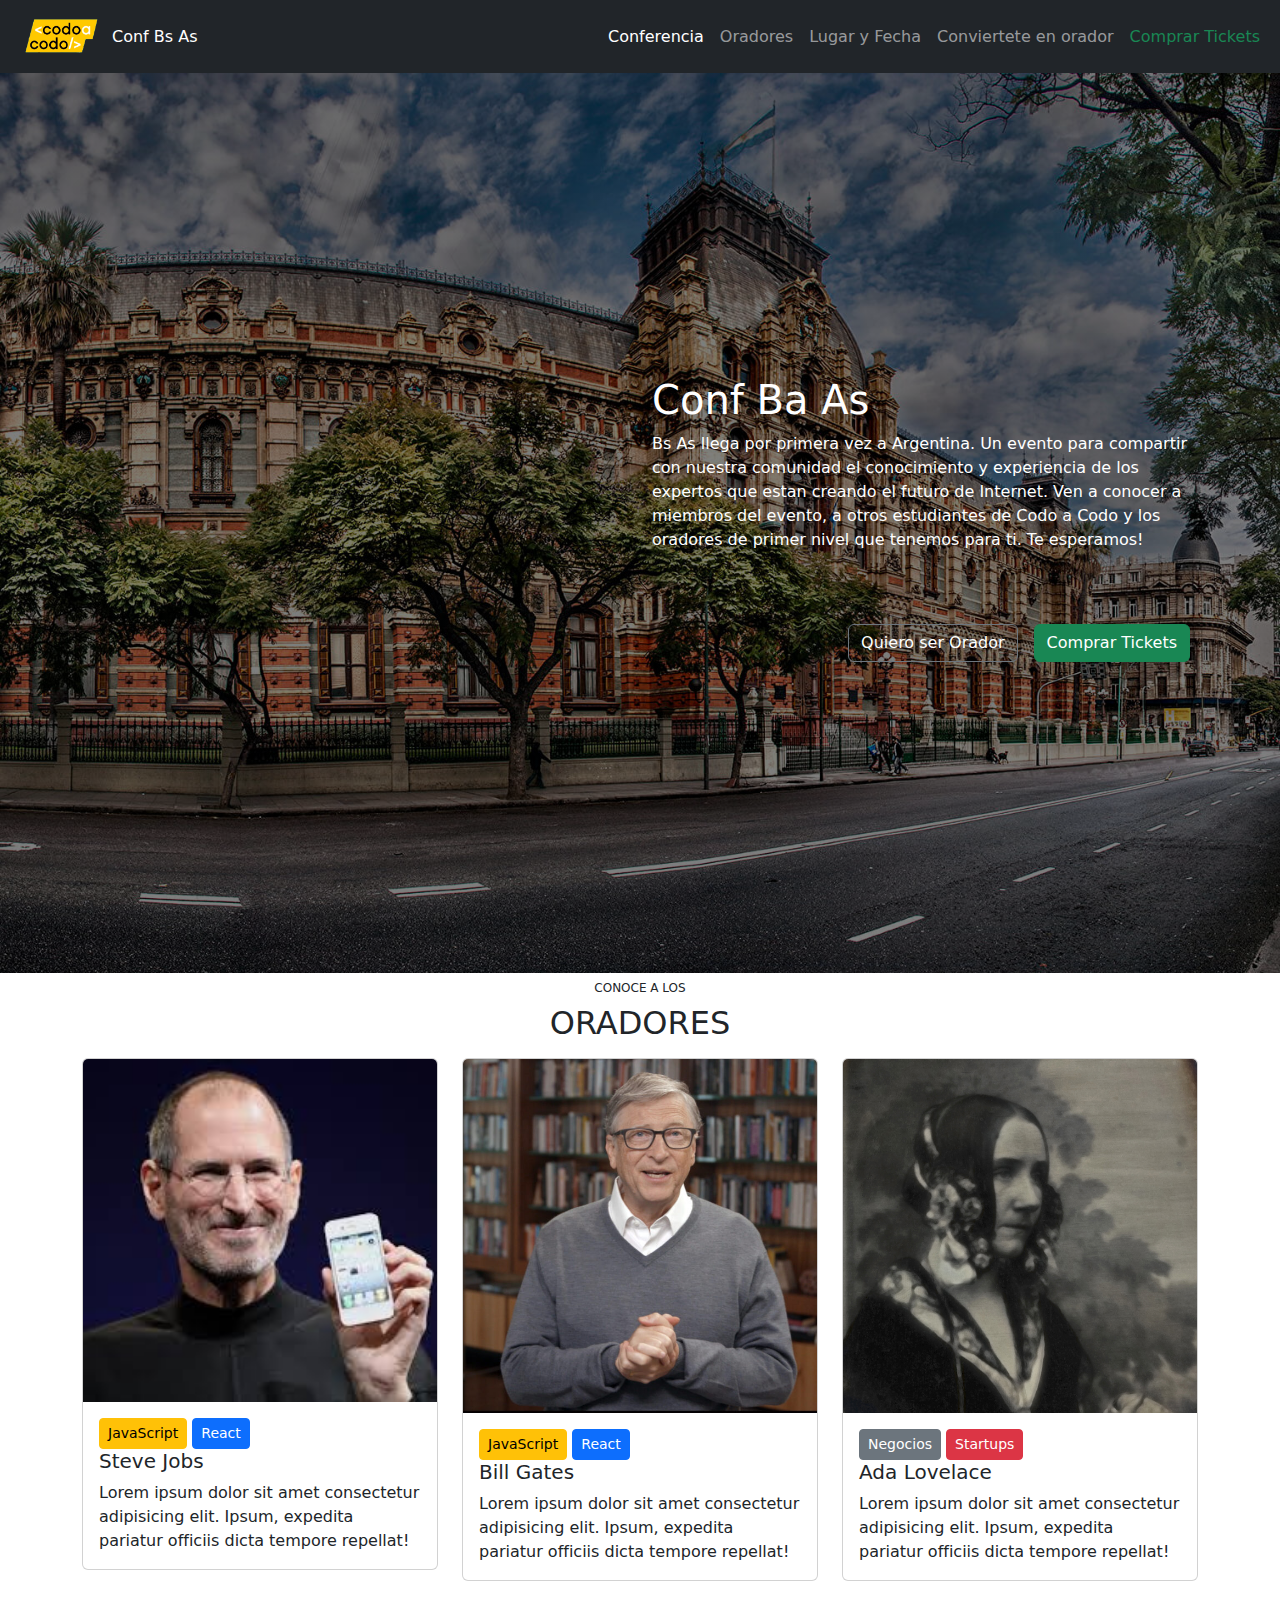
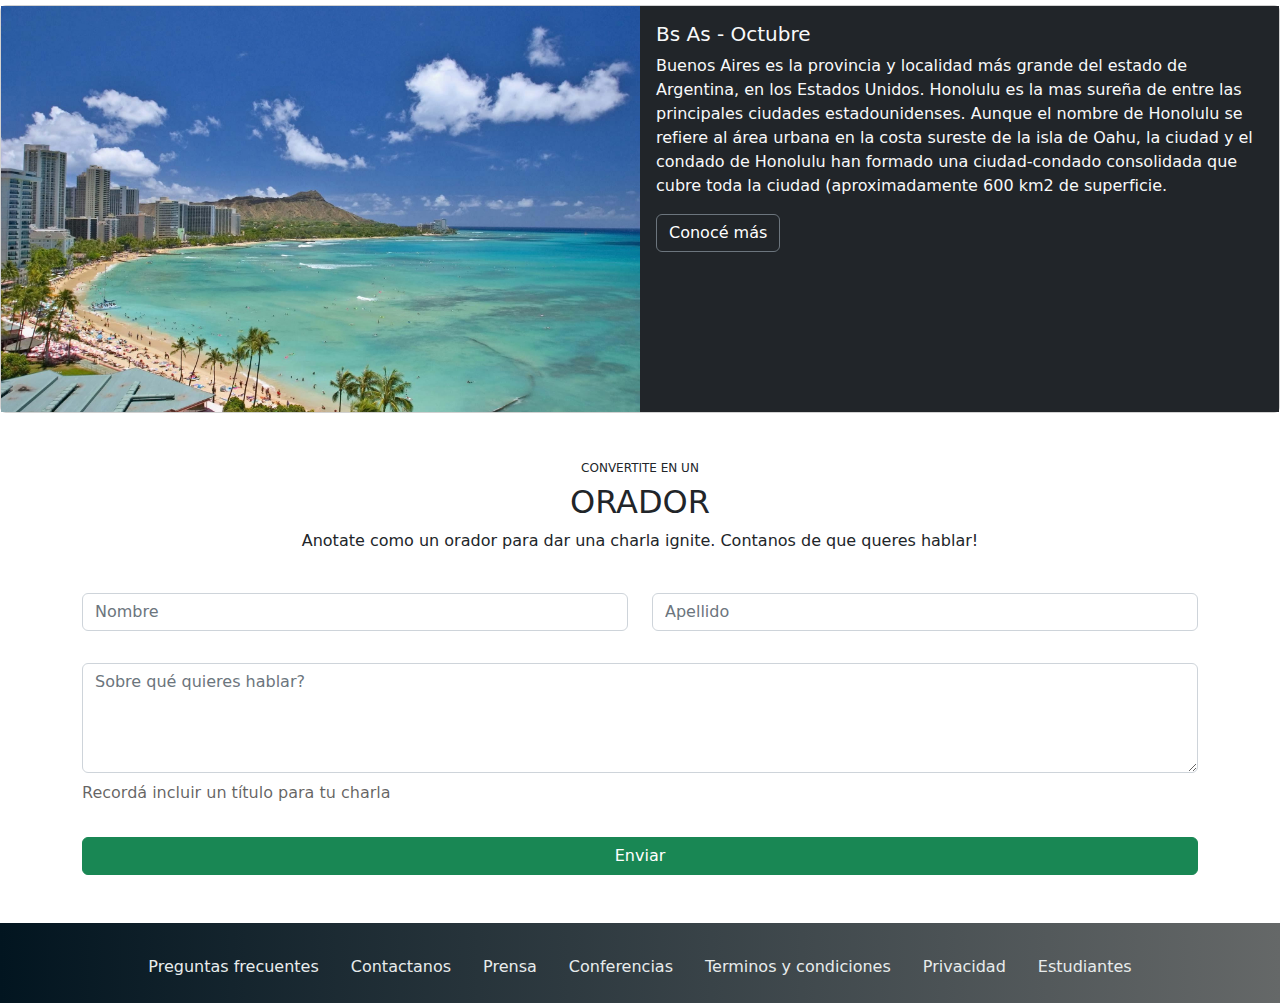
==== index.html @ f10feefd "Se agrega primer proyecto" ====
<!DOCTYPE html>
<html lang="es">

<head>
  <meta charset="UTF-8">
  <meta http-equiv="X-UA-Compatible" content="IE=edge">
  <meta name="viewport" content="width=device-width, initial-scale=1.0">
  <link rel="stylesheet" href="/css/bootstrap.min.css">
  <link rel="stylesheet" href="/css/style.css">
  <title>Conf Bs As</title>
</head>

<body>

  <!-- Navbar-->

  <nav class="navbar navbar-expand-sm bg-dark navbar-dark fixed-md-top">
    <div class="container-fluid">
      <img src="/img/codoacodo.png" alt="Logo Conferencia" width="100px">
      <span class="navbar-text d-none d-lg-block text-white">Conf Bs As</span>
      <button class="navbar-toggler" type="button" data-bs-toggle="collapse" data-bs-target="#collapsibleNavbar">
        <span class="navbar-toggler-icon"></span>
      </button>
      <div class="collapse navbar-collapse" id="collapsibleNavbar">
        <ul class="navbar-nav ms-md-auto">
          <li class="nav-item">
            <a class="nav-link active" href="#">Conferencia</a>
          </li>
          <li class="nav-item">
            <a class="nav-link" href="#">Oradores</a>
          </li>
          <li class="nav-item">
            <a class="nav-link" href="#">Lugar y Fecha</a>
          </li>
          <li class="nav-item">
            <a class="nav-link" href="#">Conviertete en orador</a>
          </li>
          <li class="nav-item">
            <a class="nav-link text-success" href="#">Comprar Tickets</a>
          </li>
        </ul>
      </div>
    </div>
  </nav>

  <!--Hero Image Bs As-->

  <div class="hero-image d-flex align-items-center">
    <div class="container">
      <div class="row">
        <div class="col col-md-6 ms-auto d-none d-md-block text-white">
          <h1>Conf Ba As</h1>
          <p>Bs As llega por primera vez a Argentina. Un evento para compartir con nuestra comunidad el
            conocimiento y experiencia de los expertos que estan creando el futuro de Internet. Ven a
            conocer a miembros del evento, a otros estudiantes de Codo a Codo y los oradores de primer nivel que
            tenemos para ti. Te esperamos!</p>
        </div>
        <div class="d-md-none text-white">
          <h1 class="text-center">Bs As Conf llega por primera vez a la Argentina!</h1>
        </div>
        <div class="d-flex flex-column flex-md-row justify-content-md-end mt-5">
          <button type="button" class="btn btn-secondary bg-transparent btn-transparent m-2">Quiero ser Orador</button>
          <button type="button" class="btn btn-success m-2">Comprar Tickets</button>
        </div>
      </div>
    </div>
  </div>


  <!--Oradores Bs As-->

  <div class="container">
    <div class="tittle text-center mt-2">
      <h6>CONOCE A LOS</h6>
      <h2>ORADORES</h2>
    </div>
    <div class="row">
      <div class="col-sm-4 mt-3 mt-md-2">
        <div class="card">
          <img src="/img/steve.jpg" class="card-img-top" alt="Steve Jobs">
          <div class="card-body">
            <button type="button" class="btn btn-warning btn-sm">JavaScript</button>
            <button type="button" class="btn btn-primary btn-sm">React</button>
            <h5 class="card-title">Steve Jobs</h5>
            <p class="card-text">Lorem ipsum dolor sit amet consectetur adipisicing elit. Ipsum, expedita pariatur
              officiis dicta
              tempore repellat!</p>
          </div>
        </div>
      </div>
      <div class="col-sm-4 mt-3 mt-md-2">
        <div class="card">
          <img src="/img/bill.jpg" class="card-img-top" alt="Bill Gates">
          <div class="card-body">
            <button type="button" class="btn btn-warning btn-sm">JavaScript</button>
            <button type="button" class="btn btn-primary btn-sm">React</button>
            <h5 class="card-title">Bill Gates</h5>
            <p class="card-text">Lorem ipsum dolor sit amet consectetur adipisicing elit. Ipsum, expedita pariatur
              officiis dicta
              tempore repellat!</p>
          </div>
        </div>
      </div>
      <div class="col-sm-4 mt-3 mt-md-2">
        <div class="card">
          <img src="/img/ada.jpeg" class="card-img-top" alt="Ada Lovelace">
          <div class="card-body">
            <button type="button" class="btn btn-secondary btn-sm">Negocios</button>
            <button type="button" class="btn btn-danger btn-sm">Startups</button>
            <h5 class="card-title">Ada Lovelace</h5>
            <p class="card-text">Lorem ipsum dolor sit amet consectetur adipisicing elit. Ipsum, expedita pariatur
              officiis dicta
              tempore repellat!</p>
          </div>
        </div>
      </div>
    </div>
  </div>

  <!--Descripción Bs As-->

  <div class="card mt-4">
    <div class="row g-0">
      <div class="col-12 col-sm-6">
        <img src="/img/honolulu.jpg" class="img-fluid w-100" alt="card-horizontal-image">
      </div>
      <div class="col-12 col-sm-6 bg-dark">
        <div class="card-body">
          <h5 class="card-title text-light">Bs As - Octubre</h5>
          <p class="card-text text-light">Buenos Aires es la provincia y localidad más grande del estado de Argentina,
            en los Estados Unidos.
            Honolulu es la mas sureña de entre las principales ciudades estadounidenses. Aunque el nombre de
            Honolulu se refiere al área urbana en la costa sureste de la isla de Oahu, la ciudad y el condado de
            Honolulu han formado una ciudad-condado consolidada que cubre toda la ciudad (aproximadamente 600
            km2 de superficie.</p>
          <button type="button" class="btn btn-secondary bg-transparent btn-transparent">Conocé más</button>
        </div>
      </div>
    </div>
  </div>

  <!--Formulario Inscripción-->

  <div class="container my-5">
    <div class="tittle text-center mt-2">
      <h6>CONVERTITE EN UN</h6>
      <h2 class="mt-1">ORADOR</h2>
      <P>Anotate como un orador para dar una charla ignite. Contanos de que queres hablar!</P>
    </div>
    <form>
      <div class="row">
        <div class="col-md-6 ">
          <div class="mb-2">
            <label for="name" class="form-label"></label>
            <input type="name" class="form-control" id="name" placeholder="Nombre">
          </div>
        </div>
        <div class="col-md-6">
          <div class="mb-2">
            <label for="lastname" class="form-label"></label>
            <input type="name" class="form-control" id="lastname" placeholder="Apellido">
          </div>
        </div>
      </div>
      <div class="row">
        <div class="mb-3">
          <label for="textarea" class="form-label"></label>
          <textarea class="form-control" id="textarea" rows="4" placeholder="Sobre qué quieres hablar?"></textarea>
          <p class="mt-2 text-textArea">Recordá incluir un título para tu charla</p>
        </div>
      </div>
      <button type="submit" class="btn btn-success w-100">Enviar</button>
    </form>
  </div>

  <!--Footer-->

  <footer>
    <div class="container-fluid footer-style mt-2 py-3">
      <ul class="nav flex-md-row justify-content-md-center flex-column align-items-center ">
        <li class="nav-item">
          <a class="nav-link" href="#">Preguntas frecuentes</a>
        </li>
        <li class="nav-item">
          <a class="nav-link" href="#">Contactanos</a>
        </li>
        <li class="nav-item">
          <a class="nav-link" href="#">Prensa</a>
        </li>
        <li class="nav-item">
          <a class="nav-link" href="#">Conferencias</a>
        </li>
        <li class="nav-item">
          <a class="nav-link" href="#">Terminos y condiciones</a>
        </li>
        <li class="nav-item">
          <a class="nav-link" href="#">Privacidad</a>
        </li>
        <li class="nav-item">
          <a class="nav-link" href="#">Estudiantes</a>
        </li>
      </ul>
  </footer>

  <!----------------Fin---------------->

  <script src="js/bootstrap.bundle.min.js"
    integrity="sha384-u1OknCvxWvY5kfmNBILK2hRnQC3Pr17a+RTT6rIHI7NnikvbZlHgTPOOmMi466C8"
    crossorigin="anonymous"></script>
</body>

</html>
---- css/style.css ----
/* Hero Image Bs As*/
.hero-image {
  background-image: linear-gradient(rgba(0, 0, 0, 0.5), rgba(0, 0, 0, 0.5)), url("../img/ba1.jpg");
  height: 100vh;
  background-position: center;
  background-repeat: no-repeat;
  background-size: cover;
}

.btn-transparent:hover {
    background-color: rgba(255, 255, 255, 0.356) !important;
  }

.tittle h6 {
    font-size: .75rem;
  }


/* Formulario Inscripción-Text Area */

.text-textArea {
  color: rgba(31, 30, 29, 0.7);
}

/* Footer */

.footer-style {
  background-image: linear-gradient(to right, #021520, #656868);
  
}

.footer-style .nav-item {
  margin-top: .5rem;
}

.footer-style .nav-link {
  color: #e8ecec !important;
}

.footer-style .nav-link:hover {
  color: #7c7c7c !important;
}
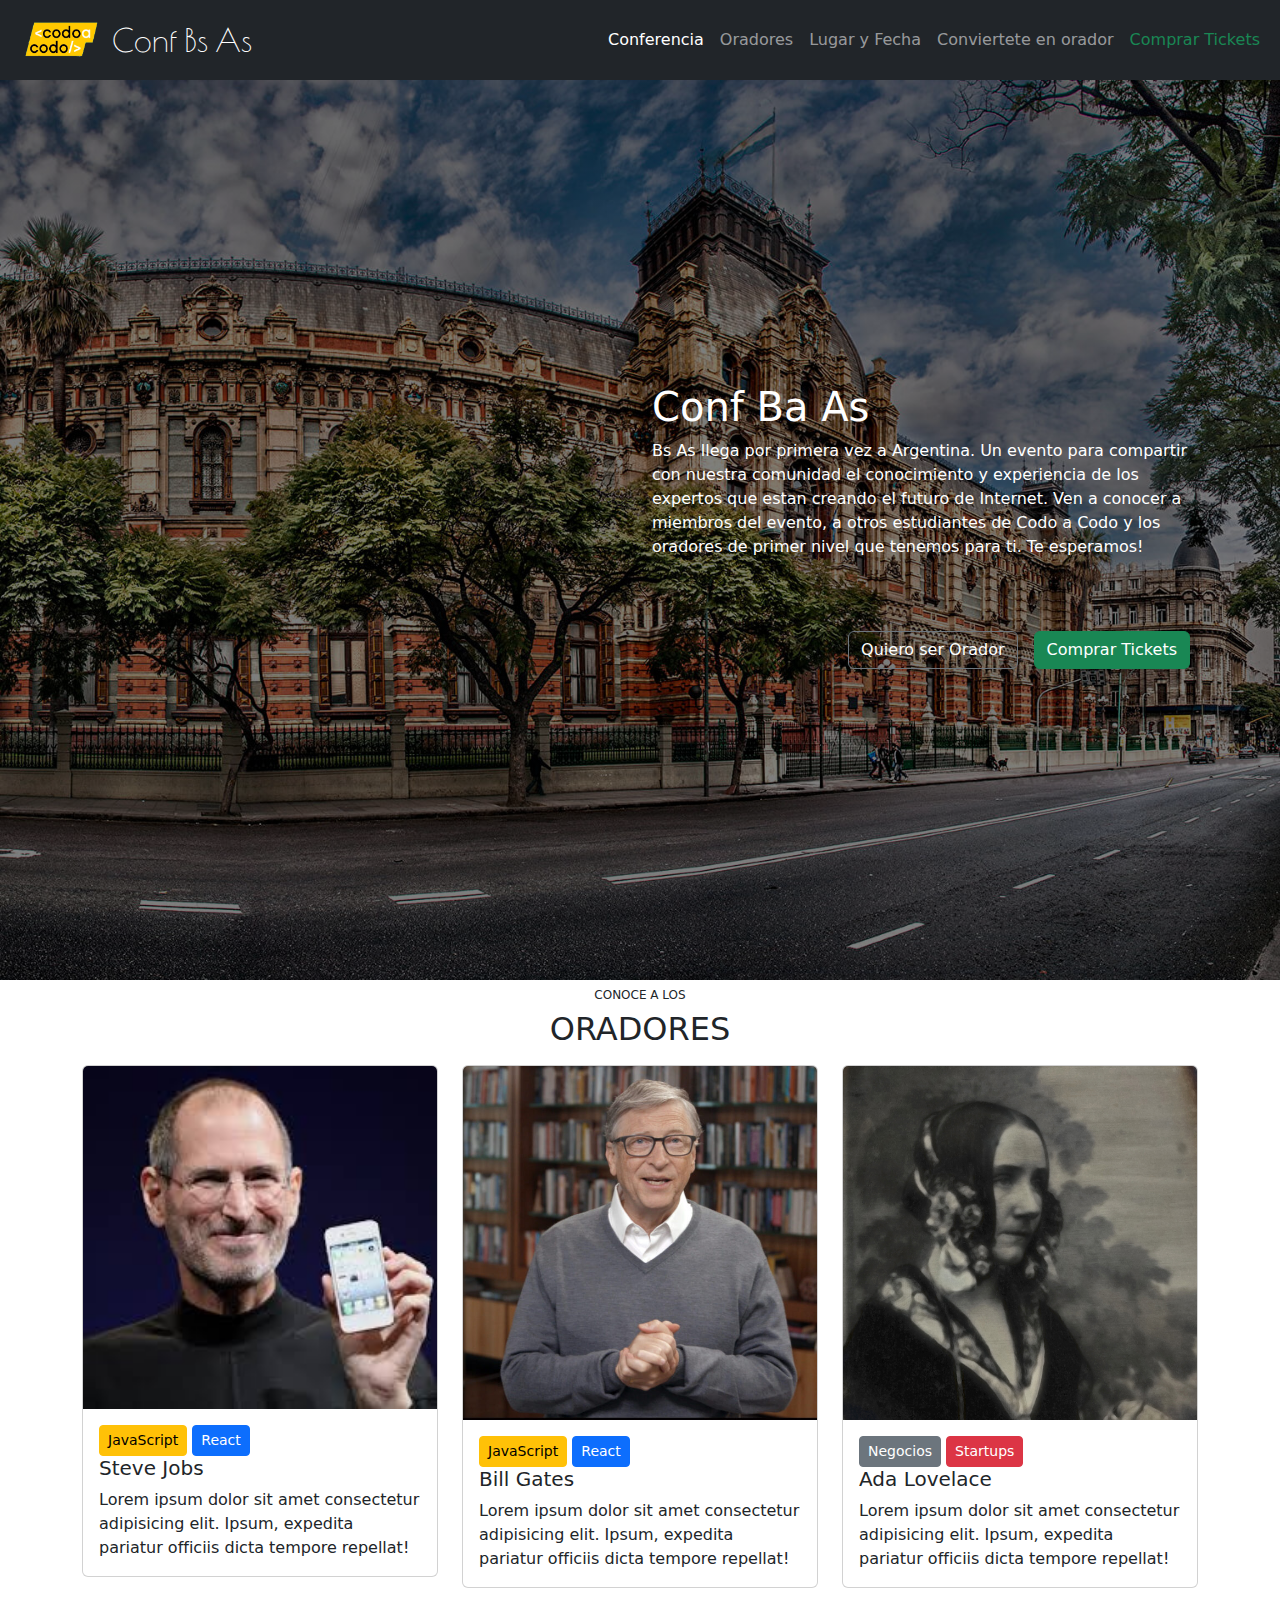
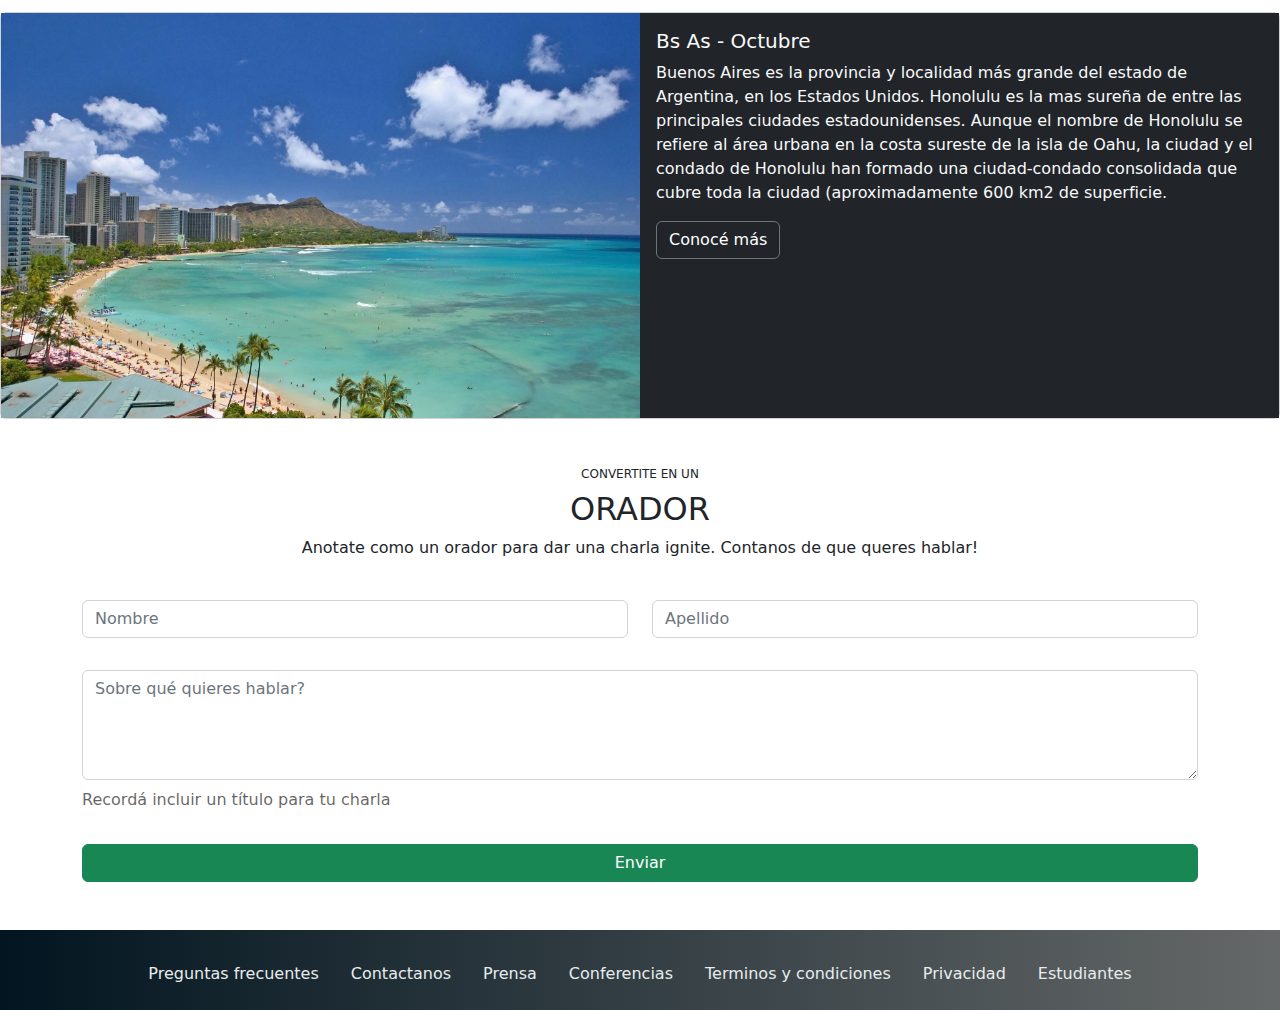
==== commit e10e67bd: "Se agrega readme" ====
--- a/index.html
+++ b/index.html
@@ -7,6 +7,9 @@
   <meta name="viewport" content="width=device-width, initial-scale=1.0">
   <link rel="stylesheet" href="/css/bootstrap.min.css">
   <link rel="stylesheet" href="/css/style.css">
+  <link rel="preconnect" href="https://fonts.googleapis.com">
+  <link rel="preconnect" href="https://fonts.gstatic.com" crossorigin>
+  <link href="https://fonts.googleapis.com/css2?family=Poiret+One&display=swap" rel="stylesheet">
   <title>Conf Bs As</title>
 </head>
 
@@ -121,10 +124,10 @@
 
   <div class="card mt-4">
     <div class="row g-0">
-      <div class="col-12 col-sm-6">
+      <div class="col-12 col-md-6">
         <img src="/img/honolulu.jpg" class="img-fluid w-100" alt="card-horizontal-image">
       </div>
-      <div class="col-12 col-sm-6 bg-dark">
+      <div class="col-12 col-md-6 bg-dark">
         <div class="card-body">
           <h5 class="card-title text-light">Bs As - Octubre</h5>
           <p class="card-text text-light">Buenos Aires es la provincia y localidad más grande del estado de Argentina,
--- a/css/style.css
+++ b/css/style.css
@@ -1,4 +1,9 @@
+/* Navbar */
+.container-fluid span{
+  font-family: 'Poiret One', cursive;
+  font-size: 2em;
 
+}
 /* Hero Image Bs As*/
 .hero-image {
   background-image: linear-gradient(rgba(0, 0, 0, 0.5), rgba(0, 0, 0, 0.5)), url("../img/ba1.jpg");
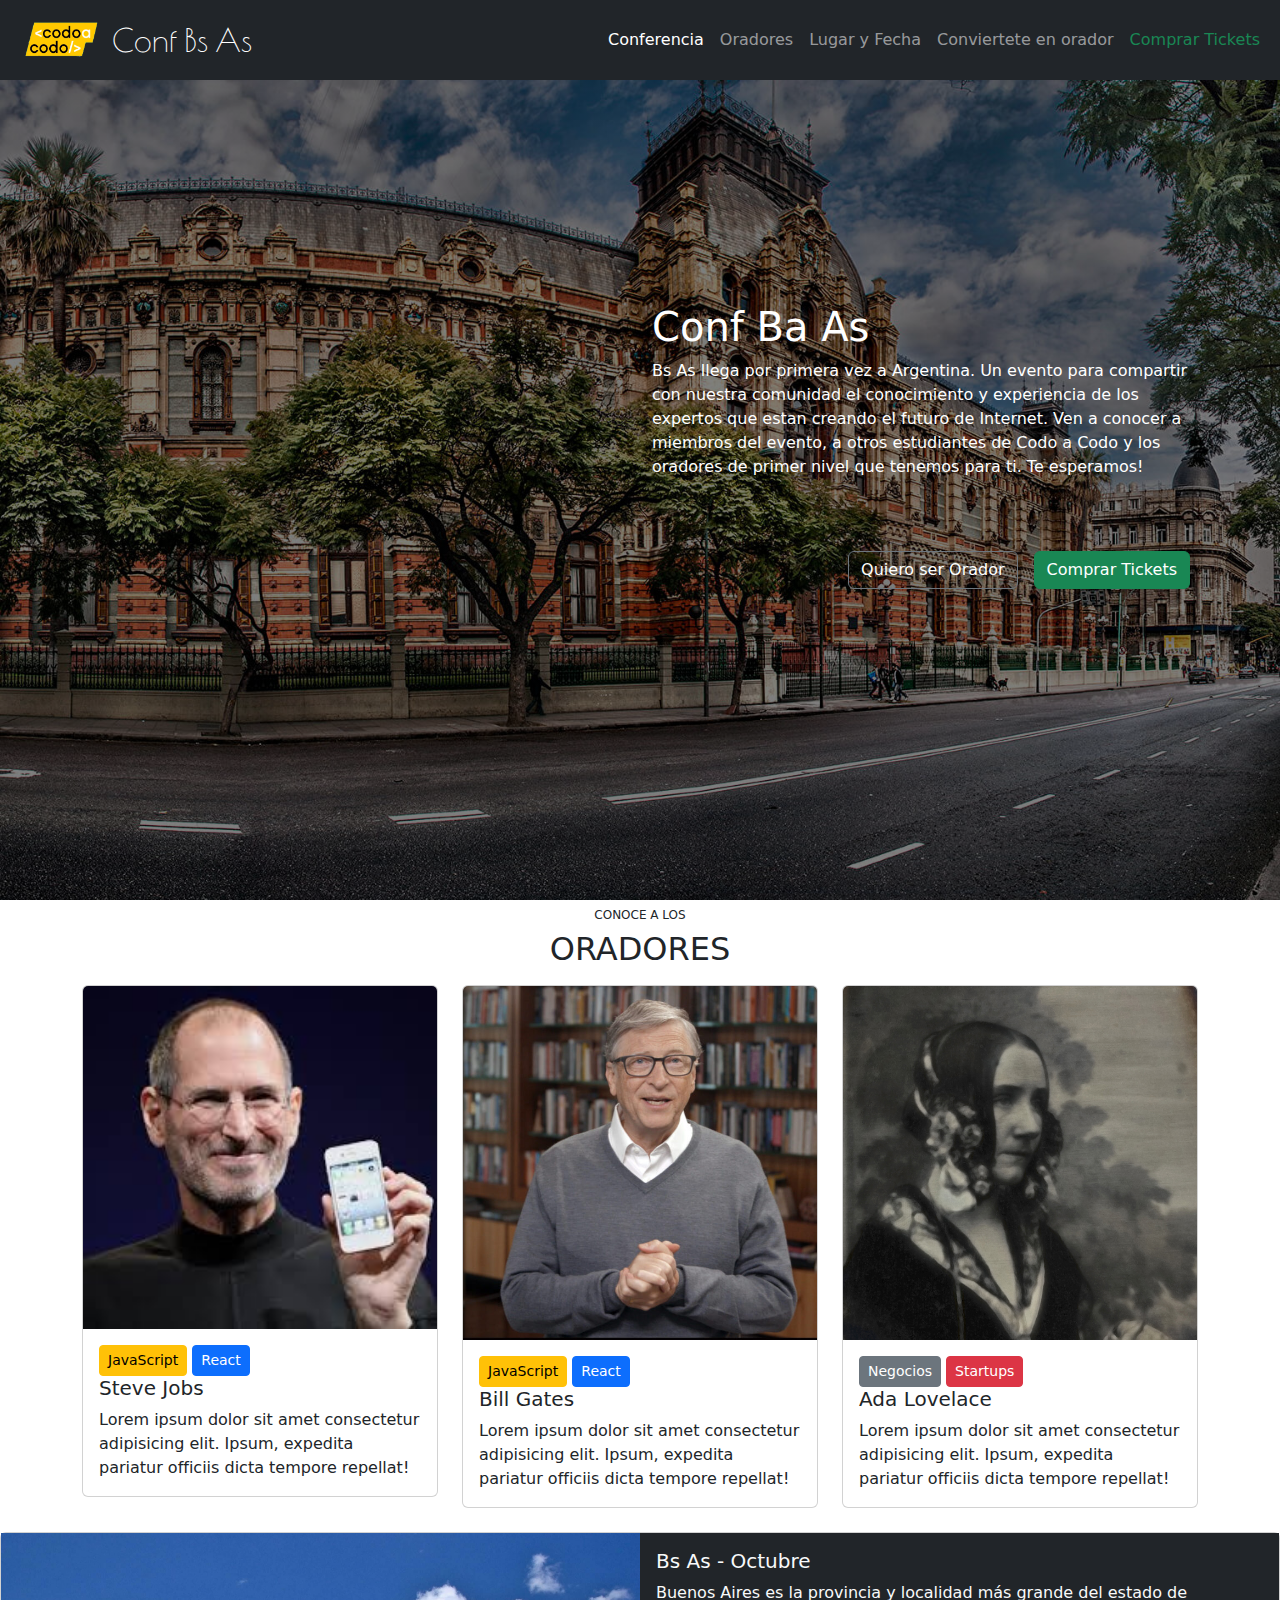
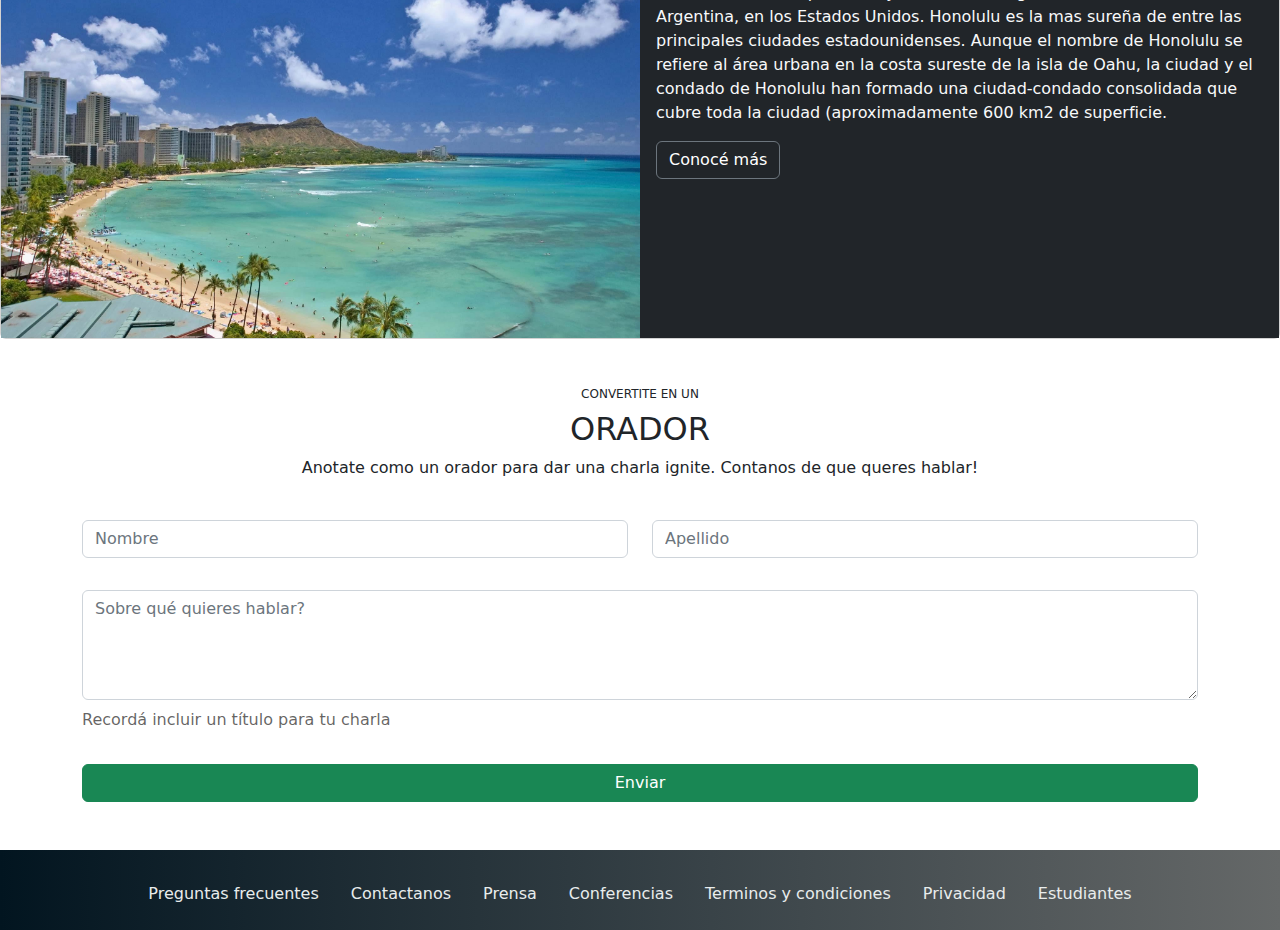
==== commit 37798801: "Se agrega estilo a hero image" ====
--- a/index.html
+++ b/index.html
@@ -5,8 +5,8 @@
   <meta charset="UTF-8">
   <meta http-equiv="X-UA-Compatible" content="IE=edge">
   <meta name="viewport" content="width=device-width, initial-scale=1.0">
-  <link rel="stylesheet" href="/css/bootstrap.min.css">
-  <link rel="stylesheet" href="/css/style.css">
+  <link rel="stylesheet" href="./css/bootstrap.min.css">
+  <link rel="stylesheet" href="./css/style.css">
   <link rel="preconnect" href="https://fonts.googleapis.com">
   <link rel="preconnect" href="https://fonts.gstatic.com" crossorigin>
   <link href="https://fonts.googleapis.com/css2?family=Poiret+One&display=swap" rel="stylesheet">
@@ -17,9 +17,9 @@
 
   <!-- Navbar-->
 
-  <nav class="navbar navbar-expand-sm bg-dark navbar-dark fixed-md-top">
+  <nav class="navbar navbar-expand-sm bg-dark navbar-dark fixed-top">
     <div class="container-fluid">
-      <img src="/img/codoacodo.png" alt="Logo Conferencia" width="100px">
+      <img src="./img/codoacodo.png" alt="Logo Conferencia" width="100px">
       <span class="navbar-text d-none d-lg-block text-white">Conf Bs As</span>
       <button class="navbar-toggler" type="button" data-bs-toggle="collapse" data-bs-target="#collapsibleNavbar">
         <span class="navbar-toggler-icon"></span>
@@ -80,7 +80,7 @@
     <div class="row">
       <div class="col-sm-4 mt-3 mt-md-2">
         <div class="card">
-          <img src="/img/steve.jpg" class="card-img-top" alt="Steve Jobs">
+          <img src="./img/steve.jpg" class="card-img-top" alt="Steve Jobs">
           <div class="card-body">
             <button type="button" class="btn btn-warning btn-sm">JavaScript</button>
             <button type="button" class="btn btn-primary btn-sm">React</button>
@@ -93,7 +93,7 @@
       </div>
       <div class="col-sm-4 mt-3 mt-md-2">
         <div class="card">
-          <img src="/img/bill.jpg" class="card-img-top" alt="Bill Gates">
+          <img src="./img/bill.jpg" class="card-img-top" alt="Bill Gates">
           <div class="card-body">
             <button type="button" class="btn btn-warning btn-sm">JavaScript</button>
             <button type="button" class="btn btn-primary btn-sm">React</button>
@@ -106,7 +106,7 @@
       </div>
       <div class="col-sm-4 mt-3 mt-md-2">
         <div class="card">
-          <img src="/img/ada.jpeg" class="card-img-top" alt="Ada Lovelace">
+          <img src="./img/ada.jpeg" class="card-img-top" alt="Ada Lovelace">
           <div class="card-body">
             <button type="button" class="btn btn-secondary btn-sm">Negocios</button>
             <button type="button" class="btn btn-danger btn-sm">Startups</button>
@@ -125,7 +125,7 @@
   <div class="card mt-4">
     <div class="row g-0">
       <div class="col-12 col-md-6">
-        <img src="/img/honolulu.jpg" class="img-fluid w-100" alt="card-horizontal-image">
+        <img src="./img/honolulu.jpg" class="img-fluid w-100" alt="card-horizontal-image">
       </div>
       <div class="col-12 col-md-6 bg-dark">
         <div class="card-body">
--- a/css/style.css
+++ b/css/style.css
@@ -11,6 +11,7 @@
   background-position: center;
   background-repeat: no-repeat;
   background-size: cover;
+  background-attachment: fixed
 }
 
 .btn-transparent:hover {
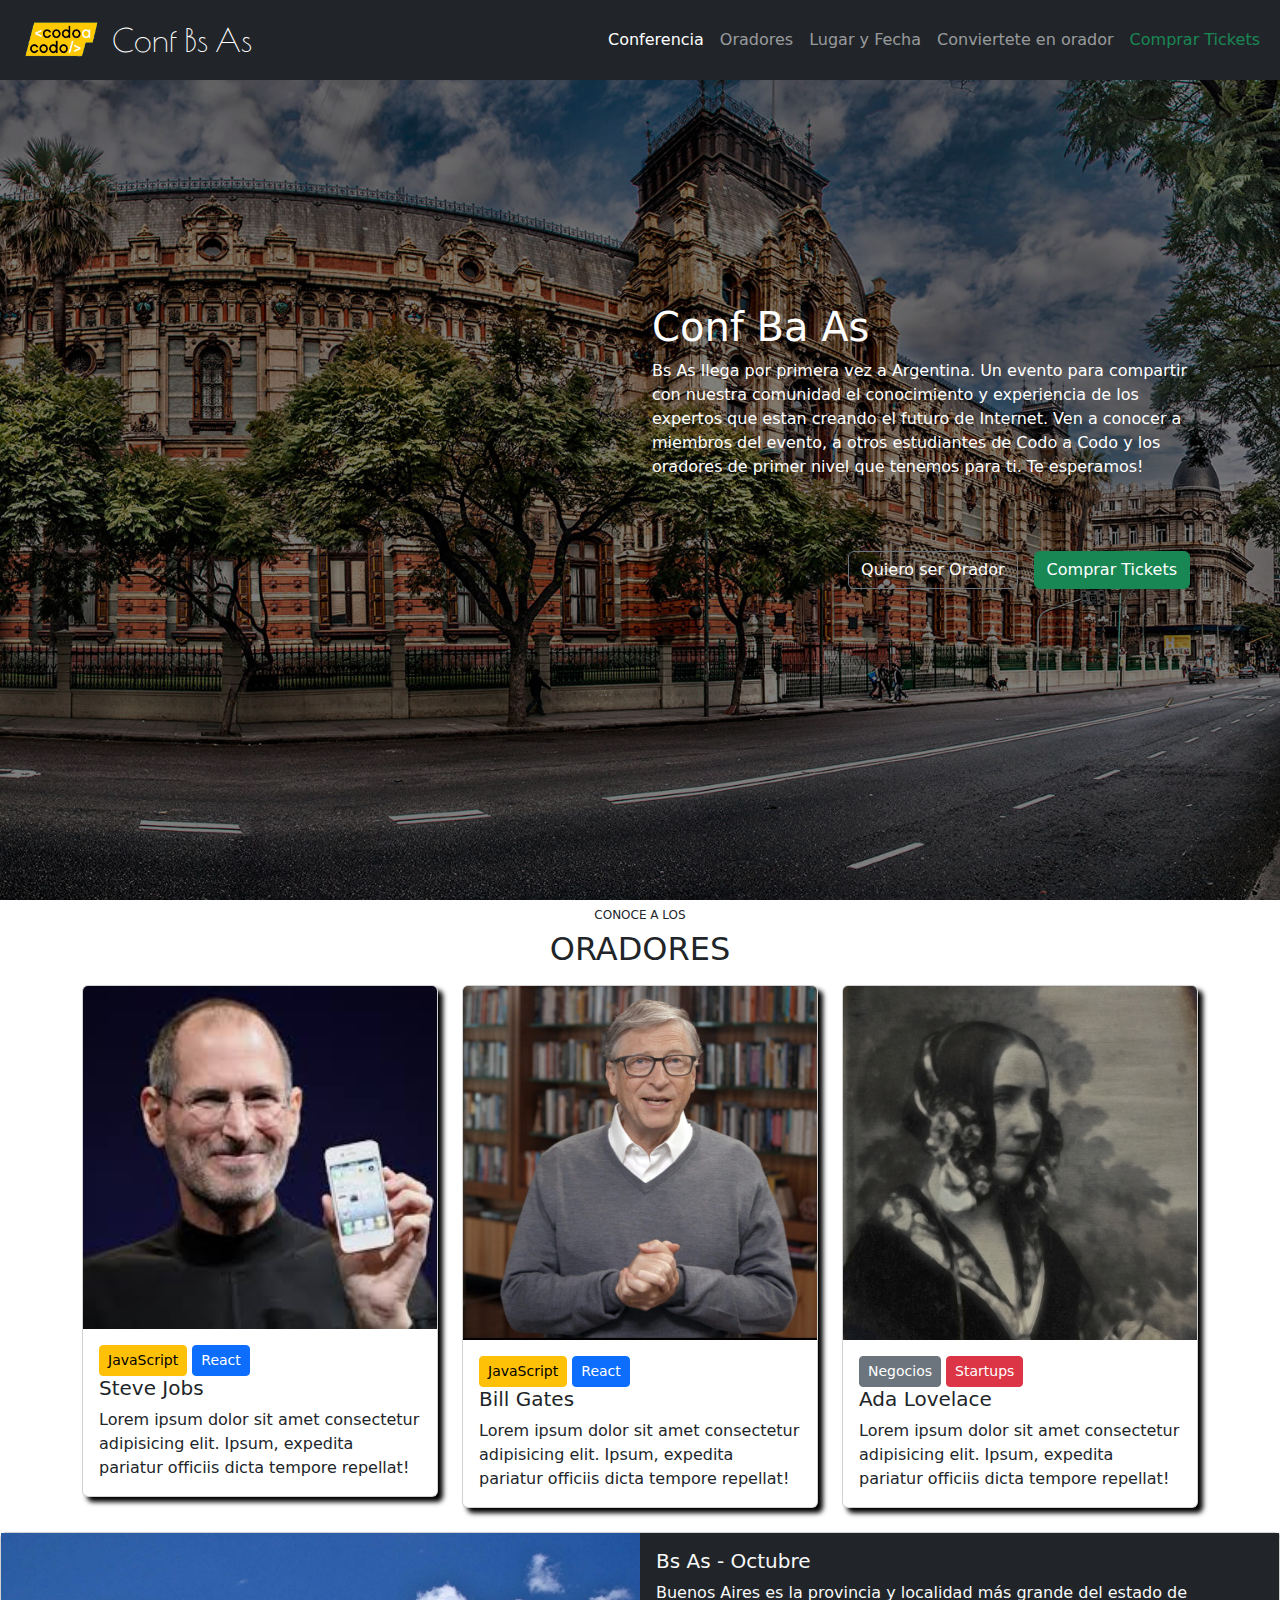
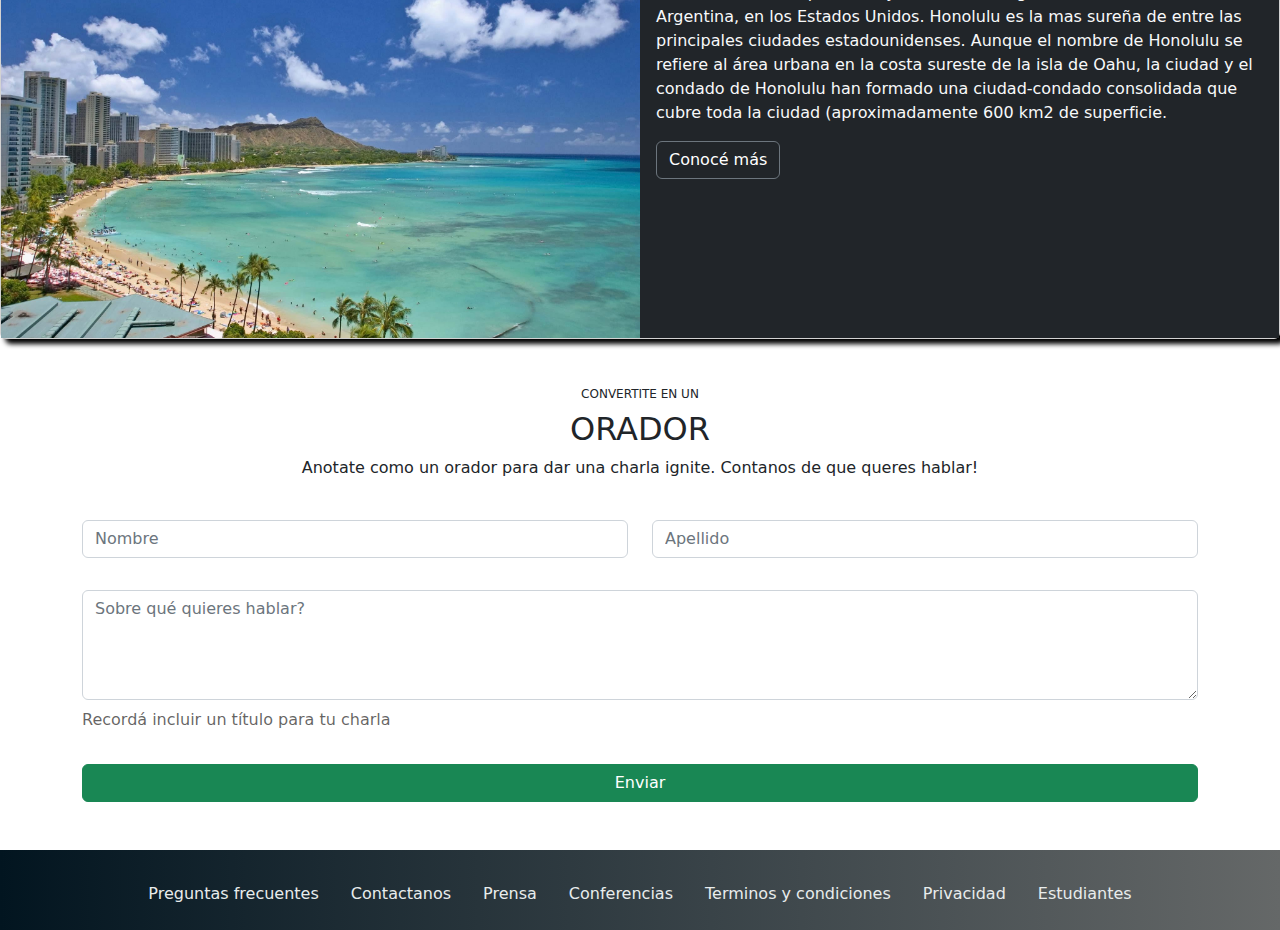
==== commit 358f17a3: "Se agrega buyTicket.html, buyticket.js y lineas en style.css" ====
--- a/index.html
+++ b/index.html
@@ -39,7 +39,7 @@
             <a class="nav-link" href="#">Conviertete en orador</a>
           </li>
           <li class="nav-item">
-            <a class="nav-link text-success" href="#">Comprar Tickets</a>
+            <a class="nav-link text-success" href="./html/buyTicket.html" target="_blank">Comprar Tickets</a>
           </li>
         </ul>
       </div>
--- a/css/style.css
+++ b/css/style.css
@@ -1,3 +1,5 @@
+
+
 /* Navbar */
 .container-fluid span{
   font-family: 'Poiret One', cursive;
@@ -48,3 +50,27 @@
   color: #7c7c7c !important;
 }
 
+/* ******************STYLE BUY TICKETS******************* */
+
+/* Categorias */
+
+.container-category{
+ margin-top: 50px;
+}
+
+.card{
+  box-shadow: 5px 5px 5px black;
+}
+
+
+
+/* Form Tickets */
+
+.bg-total{
+  background-color: rgb(132, 198, 236, 0.5);
+  height: 50px;
+  border-radius: 3px;
+}
+
+
+
